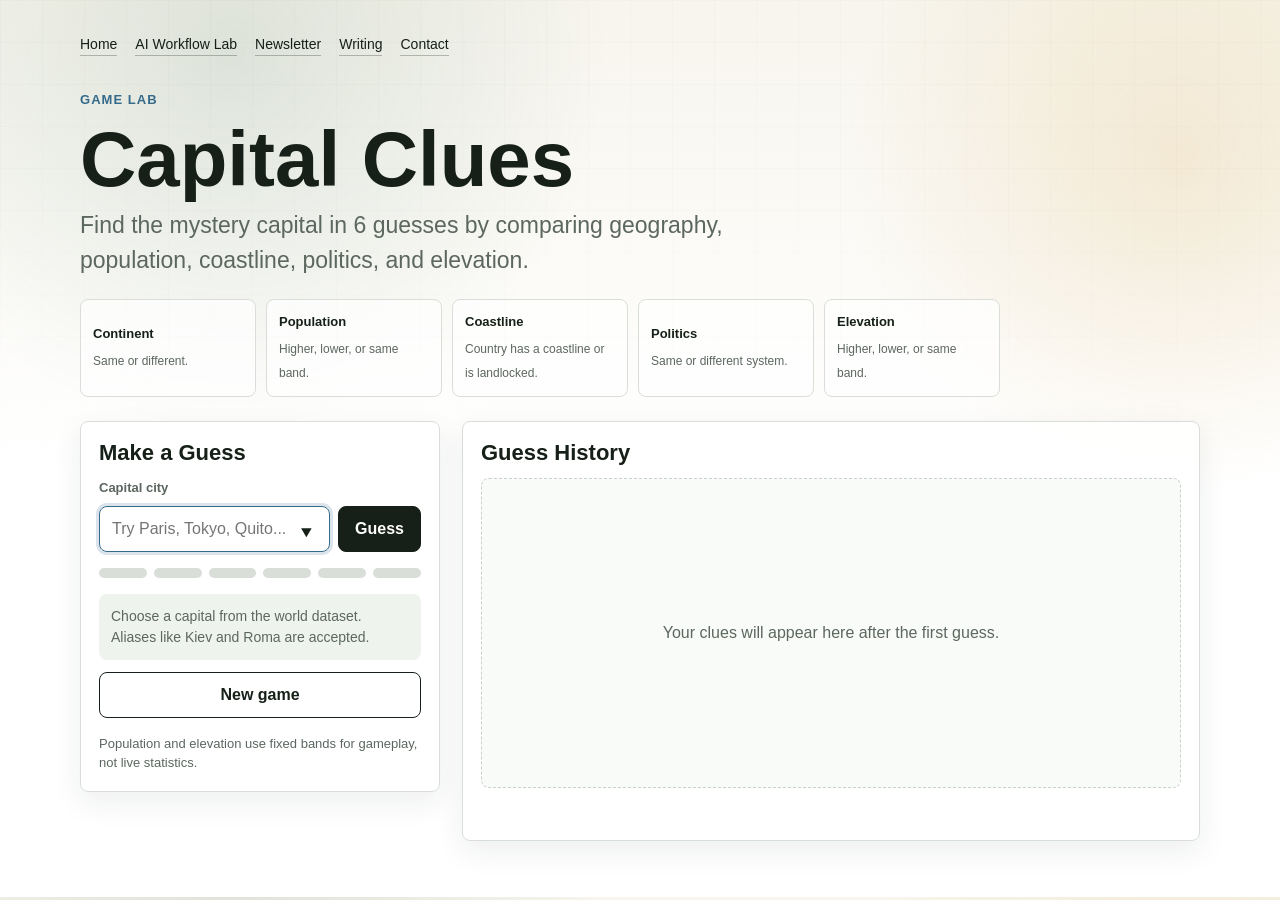
==== CapitalClues.html @ 36f4faf6 "v4" ====
<!DOCTYPE html>
<html lang="en">
<head>
  <meta charset="UTF-8" />
  <meta name="viewport" content="width=device-width, initial-scale=1.0" />

  <title>Capital Clues | Benjamin Grandmontagne</title>

  <style>
    :root {
      color-scheme: light;
      --ink: #162018;
      --muted: #5c675f;
      --line: #d9ded8;
      --paper: #fbfaf6;
      --panel: #ffffff;
      --soft: #eef3ed;
      --green: #2d7d54;
      --green-soft: #e4f3e9;
      --gold: #9b6b1f;
      --gold-soft: #fff2cf;
      --red: #a8483c;
      --red-soft: #f8e7e4;
      --blue: #356a8b;
      --blue-soft: #e5f0f5;
      --shadow: 0 18px 48px rgba(31, 41, 33, 0.12);
    }

    * {
      box-sizing: border-box;
    }

    body {
      margin: 0;
      font-family: Arial, sans-serif;
      line-height: 1.5;
      color: var(--ink);
      background:
        radial-gradient(circle at 18% 6%, rgba(60, 110, 84, 0.14), transparent 28%),
        radial-gradient(circle at 92% 18%, rgba(206, 151, 48, 0.16), transparent 24%),
        linear-gradient(180deg, #f7f5ed 0%, #ffffff 52%);
    }

    body::before {
      content: "";
      position: fixed;
      inset: 0;
      pointer-events: none;
      opacity: 0.24;
      background-image:
        linear-gradient(rgba(22, 32, 24, 0.08) 1px, transparent 1px),
        linear-gradient(90deg, rgba(22, 32, 24, 0.08) 1px, transparent 1px);
      background-size: 42px 42px;
      mask-image: linear-gradient(180deg, #000 0%, transparent 68%);
    }

    a {
      color: var(--ink);
    }

    .page {
      width: min(1120px, calc(100% - 36px));
      margin: 0 auto;
      padding: 34px 0 56px;
    }

    nav {
      display: flex;
      flex-wrap: wrap;
      gap: 18px;
      margin-bottom: 34px;
      font-size: 14px;
    }

    nav a {
      color: var(--ink);
      text-decoration: none;
      border-bottom: 1px solid rgba(22, 32, 24, 0.28);
    }

    nav a:hover {
      border-bottom-color: var(--ink);
    }

    .hero {
      max-width: 920px;
      margin-bottom: 24px;
    }

    h1 {
      margin: 0 0 12px;
      font-size: clamp(40px, 7vw, 78px);
      line-height: 0.96;
      letter-spacing: 0;
    }

    .subtitle {
      max-width: 680px;
      margin: 0 0 22px;
      font-size: clamp(18px, 2vw, 23px);
      color: var(--muted);
    }

    .rules {
      display: grid;
      grid-template-columns: repeat(5, minmax(0, 1fr));
      gap: 10px;
      margin-top: 20px;
    }

    .rule {
      width: 100%;
      min-height: 76px;
      padding: 12px;
      border: 1px solid var(--line);
      border-radius: 8px;
      color: var(--ink);
      background: rgba(255, 255, 255, 0.72);
      text-align: left;
      white-space: normal;
    }

    .rule:hover,
    .rule:focus-visible {
      border-color: var(--blue);
      background: #fff;
    }

    .rule strong {
      display: block;
      margin-bottom: 4px;
      font-size: 13px;
    }

    .rule span {
      color: var(--muted);
      font-size: 12px;
    }

    .kicker {
      margin: 0 0 12px;
      color: var(--blue);
      font-size: 13px;
      font-weight: 700;
      text-transform: uppercase;
      letter-spacing: 0.08em;
    }

    .game-shell {
      display: grid;
      grid-template-columns: minmax(280px, 360px) minmax(0, 1fr);
      gap: 22px;
      align-items: start;
    }

    .panel {
      border: 1px solid var(--line);
      border-radius: 8px;
      background: rgba(255, 255, 255, 0.9);
      box-shadow: 0 10px 30px rgba(31, 41, 33, 0.08);
    }

    .controls {
      position: sticky;
      top: 18px;
      padding: 18px;
    }

    .controls h2,
    .history h2 {
      margin: 0 0 12px;
      font-size: 22px;
      line-height: 1.2;
    }

    label {
      display: block;
      margin-bottom: 8px;
      color: var(--muted);
      font-size: 13px;
      font-weight: 700;
    }

    .input-row {
      display: flex;
      gap: 8px;
    }

    input {
      width: 100%;
      min-height: 46px;
      padding: 0 12px;
      border: 1px solid #bfc8c0;
      border-radius: 8px;
      color: var(--ink);
      background: #fff;
      font: inherit;
    }

    input:focus {
      outline: 3px solid rgba(53, 106, 139, 0.18);
      border-color: var(--blue);
    }

    button {
      min-height: 46px;
      padding: 0 16px;
      border: 1px solid var(--ink);
      border-radius: 8px;
      color: #fff;
      background: var(--ink);
      font: inherit;
      font-weight: 700;
      cursor: pointer;
      white-space: nowrap;
    }

    button:hover {
      background: #2b382e;
    }

    button.secondary {
      width: 100%;
      margin-top: 12px;
      color: var(--ink);
      background: #fff;
    }

    button.secondary:hover {
      background: var(--soft);
    }

    button:disabled,
    input:disabled {
      cursor: not-allowed;
      opacity: 0.58;
    }

    .message {
      min-height: 50px;
      margin: 14px 0 0;
      padding: 12px;
      border-radius: 8px;
      color: var(--muted);
      background: var(--soft);
      font-size: 14px;
    }

    .message.win {
      color: #1e5538;
      background: var(--green-soft);
    }

    .message.win.celebrate,
    .answer-strip.celebrate {
      animation: winPulse 900ms ease-out 2;
    }

    .message.loss,
    .message.error {
      color: #7a342d;
      background: var(--red-soft);
    }

    .guess-meter {
      display: grid;
      grid-template-columns: repeat(6, 1fr);
      gap: 7px;
      margin: 16px 0;
    }

    .pip {
      height: 10px;
      border-radius: 999px;
      background: #d9ded8;
    }

    .pip.used {
      background: var(--gold);
    }

    .data-note {
      margin: 16px 0 0;
      color: var(--muted);
      font-size: 13px;
    }

    .history {
      min-height: 420px;
      padding: 18px;
    }

    .empty {
      display: grid;
      min-height: 310px;
      place-items: center;
      border: 1px dashed #cbd2cb;
      border-radius: 8px;
      color: var(--muted);
      text-align: center;
      background: rgba(247, 249, 245, 0.68);
    }

    .guess-card {
      margin-top: 14px;
      overflow: hidden;
      border: 1px solid var(--line);
      border-radius: 8px;
      background: #fff;
    }

    .guess-header {
      display: flex;
      justify-content: space-between;
      gap: 12px;
      align-items: flex-start;
      padding: 14px;
      border-bottom: 1px solid var(--line);
      background: #f8f8f3;
    }

    .guess-title {
      margin: 0;
      font-size: 18px;
      line-height: 1.2;
    }

    .guess-country {
      display: block;
      margin-top: 3px;
      color: var(--muted);
      font-size: 13px;
      font-weight: 400;
    }

    .guess-number {
      flex: 0 0 auto;
      padding: 4px 8px;
      border-radius: 999px;
      color: var(--muted);
      background: #fff;
      font-size: 12px;
      font-weight: 700;
    }

    .clue-grid {
      display: grid;
      grid-template-columns: repeat(5, minmax(120px, 1fr));
      gap: 1px;
      background: var(--line);
    }

    .clue {
      min-height: 116px;
      padding: 12px;
      background: #fff;
    }

    .clue.same {
      background: var(--green-soft);
    }

    .clue.close {
      background: var(--gold-soft);
    }

    .clue.diff {
      background: var(--red-soft);
    }

    .clue.direction {
      background: var(--blue-soft);
    }

    .clue-label {
      display: block;
      margin-bottom: 8px;
      color: var(--muted);
      font-size: 12px;
      font-weight: 700;
      text-transform: uppercase;
      letter-spacing: 0.05em;
    }

    .info-trigger {
      width: auto;
      min-height: 0;
      padding: 0;
      border: 0;
      border-radius: 0;
      color: inherit;
      background: transparent;
      font: inherit;
      font-weight: inherit;
      text-align: left;
      text-transform: inherit;
      letter-spacing: inherit;
      white-space: normal;
      cursor: pointer;
    }

    .info-trigger:hover,
    .info-trigger:focus-visible {
      color: var(--blue);
      background: transparent;
      text-decoration: underline;
      outline: none;
    }

    .rule.info-trigger {
      width: 100%;
      min-height: 76px;
      padding: 12px;
      border: 1px solid var(--line);
      border-radius: 8px;
      color: var(--ink);
      background: rgba(255, 255, 255, 0.72);
      text-decoration: none;
    }

    .rule.info-trigger:hover,
    .rule.info-trigger:focus-visible {
      border-color: var(--blue);
      color: var(--ink);
      background: #fff;
      text-decoration: none;
      outline: 3px solid rgba(53, 106, 139, 0.18);
    }

    .clue-main {
      display: block;
      font-size: 15px;
      font-weight: 800;
      line-height: 1.25;
    }

    .clue-detail {
      display: block;
      margin-top: 7px;
      color: var(--muted);
      font-size: 12px;
    }

    .answer-strip {
      display: none;
      margin-top: 14px;
      padding: 14px;
      border: 1px solid var(--line);
      border-radius: 8px;
      background: #fff;
    }

    .answer-strip.visible {
      display: block;
    }

    .answer-strip b {
      display: block;
      margin-bottom: 4px;
      font-size: 20px;
    }

    .modal-backdrop {
      position: fixed;
      inset: 0;
      z-index: 10;
      display: grid;
      place-items: center;
      padding: 18px;
      background: rgba(22, 32, 24, 0.36);
    }

    .modal-backdrop[hidden] {
      display: none;
    }

    .modal {
      width: min(520px, 100%);
      max-height: min(720px, calc(100vh - 36px));
      overflow: auto;
      border: 1px solid var(--line);
      border-radius: 8px;
      background: #fff;
      box-shadow: var(--shadow);
    }

    .modal-header {
      display: flex;
      justify-content: space-between;
      gap: 16px;
      align-items: center;
      padding: 16px 18px;
      border-bottom: 1px solid var(--line);
      background: #f8f8f3;
    }

    .modal-header h2 {
      margin: 0;
      font-size: 22px;
      line-height: 1.2;
    }

    .modal-close {
      min-width: 38px;
      width: 38px;
      min-height: 38px;
      padding: 0;
      border-color: var(--line);
      color: var(--ink);
      background: #fff;
      font-size: 22px;
      line-height: 1;
    }

    .modal-close:hover {
      background: var(--soft);
    }

    .modal-body {
      padding: 18px;
    }

    .modal-body p {
      margin: 0 0 14px;
      color: var(--muted);
    }

    .category-list {
      display: grid;
      gap: 8px;
      margin: 0;
      padding: 0;
      list-style: none;
    }

    .category-list li {
      padding: 10px 12px;
      border: 1px solid var(--line);
      border-radius: 8px;
      background: var(--paper);
    }

    .category-list strong {
      display: block;
    }

    .category-list span {
      display: block;
      margin-top: 2px;
      color: var(--muted);
      font-size: 13px;
    }

    .win-celebration {
      position: fixed;
      inset: 0;
      z-index: 20;
      display: none;
      overflow: hidden;
      pointer-events: none;
    }

    .win-celebration.active {
      display: block;
    }

    .win-particle {
      position: absolute;
      top: 52%;
      left: 50%;
      width: var(--size, 10px);
      height: var(--size, 10px);
      border-radius: 999px;
      opacity: 0;
      background: var(--color, var(--green));
      box-shadow: 0 0 14px rgba(45, 125, 84, 0.18);
      transform: translate(-50%, -50%);
      animation: winBurst 1100ms cubic-bezier(0.15, 0.9, 0.2, 1) forwards;
      animation-delay: var(--delay, 0ms);
    }

    @keyframes winBurst {
      0% {
        opacity: 0;
        transform: translate(-50%, -50%) scale(0.5);
      }

      16% {
        opacity: 1;
      }

      100% {
        opacity: 0;
        transform:
          translate(calc(-50% + var(--x, 0px)), calc(-50% + var(--y, 0px)))
          rotate(var(--rotation, 0deg))
          scale(1.08);
      }
    }

    @keyframes winPulse {
      0%,
      100% {
        box-shadow: none;
        transform: translateY(0);
      }

      45% {
        box-shadow: 0 0 0 5px rgba(45, 125, 84, 0.13), 0 16px 34px rgba(45, 125, 84, 0.18);
        transform: translateY(-2px);
      }
    }

    @media (prefers-reduced-motion: reduce) {
      .win-celebration.active {
        display: none;
      }

      .message.win.celebrate,
      .answer-strip.celebrate {
        animation: none;
      }
    }

    @media (max-width: 900px) {
      .game-shell {
        grid-template-columns: 1fr;
      }

      .controls {
        position: static;
      }

      .rules {
        grid-template-columns: repeat(2, 1fr);
      }

      .clue-grid {
        grid-template-columns: repeat(2, minmax(0, 1fr));
      }
    }

    @media (max-width: 560px) {
      .page {
        width: min(100% - 24px, 1120px);
        padding-top: 24px;
      }

      nav {
        margin-bottom: 24px;
      }

      .rules,
      .clue-grid {
        grid-template-columns: 1fr;
      }

      .input-row {
        flex-direction: column;
      }

      .input-row button,
      button.secondary {
        width: 100%;
      }
    }
  </style>
</head>

<body>
  <div class="page">
    <nav>
      <a href="index.html">Home</a>
      <a href="index.html#lab">AI Workflow Lab</a>
      <a href="index.html#newsletter">Newsletter</a>
      <a href="index.html#writing">Writing</a>
      <a href="index.html#contact">Contact</a>
    </nav>

    <main>
      <section class="hero" aria-labelledby="page-title">
        <div>
          <p class="kicker">Game Lab</p>
          <h1 id="page-title">Capital Clues</h1>
          <p class="subtitle">
            Find the mystery capital in 6 guesses by comparing geography, population,
            coastline, politics, and elevation.
          </p>

          <div class="rules" aria-label="Clue categories">
            <button class="rule info-trigger" type="button" data-category="continent">
              <strong>Continent</strong>
              <span>Same or different.</span>
            </button>
            <button class="rule info-trigger" type="button" data-category="population">
              <strong>Population</strong>
              <span>Higher, lower, or same band.</span>
            </button>
            <button class="rule info-trigger" type="button" data-category="coastline">
              <strong>Coastline</strong>
              <span>Country has a coastline or is landlocked.</span>
            </button>
            <button class="rule info-trigger" type="button" data-category="politics">
              <strong>Politics</strong>
              <span>Same or different system.</span>
            </button>
            <button class="rule info-trigger" type="button" data-category="elevation">
              <strong>Elevation</strong>
              <span>Higher, lower, or same band.</span>
            </button>
          </div>
        </div>
      </section>

      <section class="game-shell" aria-label="Capital Clues game">
        <div class="panel controls">
          <h2>Make a Guess</h2>
          <form id="guess-form" autocomplete="off">
            <label for="guess-input">Capital city</label>
            <div class="input-row">
              <input
                id="guess-input"
                list="capital-options"
                name="capital"
                type="text"
                placeholder="Try Paris, Tokyo, Quito..."
                aria-describedby="game-message"
              />
              <datalist id="capital-options"></datalist>
              <button id="guess-button" type="submit">Guess</button>
            </div>
          </form>

          <div class="guess-meter" id="guess-meter" aria-label="Guesses used"></div>
          <p class="message" id="game-message" role="status" aria-live="polite">
            Choose a capital from the world dataset. Aliases like Kiev and Roma are accepted.
          </p>
          <button class="secondary" id="new-game" type="button">New game</button>
          <p class="data-note">
            Population and elevation use fixed bands for gameplay, not live statistics.
          </p>
        </div>

        <div class="panel history">
          <h2>Guess History</h2>
          <div class="answer-strip" id="answer-strip"></div>
          <div id="history-list">
            <div class="empty">
              <p>Your clues will appear here after the first guess.</p>
            </div>
          </div>
        </div>
      </section>
    </main>
  </div>

  <div class="modal-backdrop" id="category-modal" hidden>
    <section
      class="modal"
      role="dialog"
      aria-modal="true"
      aria-labelledby="category-modal-title"
      aria-describedby="category-modal-description"
    >
      <div class="modal-header">
        <h2 id="category-modal-title">Category</h2>
        <button class="modal-close" id="category-modal-close" type="button" aria-label="Close category information">&times;</button>
      </div>
      <div class="modal-body">
        <p id="category-modal-description"></p>
        <ul class="category-list" id="category-modal-list"></ul>
      </div>
    </section>
  </div>

  <div class="win-celebration" id="win-celebration" aria-hidden="true"></div>

  <script>
    const MAX_GUESSES = 6;

    const categoryInfo = {
      continent: {
        title: "Continent",
        description: "The answer either shares the guessed capital's continent or it does not.",
        items: [
          { name: "Africa" },
          { name: "Asia" },
          { name: "Europe" },
          { name: "North America" },
          { name: "Oceania" },
          { name: "South America" }
        ]
      },
      population: {
        title: "Population",
        description: "Urban area population is compared by broad bands, not exact figures.",
        items: [
          { name: "Tiny", detail: "Under 250k" },
          { name: "Small", detail: "250k-750k" },
          { name: "Medium", detail: "750k-2m" },
          { name: "Large", detail: "2m-5m" },
          { name: "Very large", detail: "5m-10m" },
          { name: "Megacity", detail: "10m+" }
        ]
      },
      coastline: {
        title: "Coastline",
        description: "This compares whether the country itself has a coastline or is landlocked.",
        items: [
          { name: "Coastal", detail: "The country has access to an ocean or sea." },
          { name: "Landlocked", detail: "The country has no ocean or sea coastline." }
        ]
      },
      politics: {
        title: "Politics",
        description: "Political systems are simplified into stable gameplay categories.",
        items: [
          { name: "Republic" },
          { name: "Constitutional monarchy" },
          { name: "Absolute monarchy" },
          { name: "One-party state" },
          { name: "Theocracy / religious state" },
          { name: "Other / transitional" }
        ]
      },
      elevation: {
        title: "Elevation",
        description: "Capital elevation is compared by broad bands, not exact meter differences.",
        items: [
          { name: "Sea level", detail: "0-50 m" },
          { name: "Low", detail: "51-250 m" },
          { name: "Moderate", detail: "251-750 m" },
          { name: "High", detail: "751-1,500 m" },
          { name: "Very high", detail: "1,501-2,500 m" },
          { name: "Extreme", detail: "2,500 m+" }
        ]
      }
    };

    const capitals = [
      {country:"Afghanistan",capital:"Kabul",aliases:[],continent:"Asia",population:4434550,populationBand:"Large",coastline:"Landlocked",politicalSystem:"Theocracy / religious state",elevation:1798,elevationBand:"Very high"},
      {country:"Albania",capital:"Tirana",aliases:[],continent:"Europe",population:418495,populationBand:"Small",coastline:"Coastal",politicalSystem:"Republic",elevation:113,elevationBand:"Low"},
      {country:"Algeria",capital:"Algiers",aliases:[],continent:"Africa",population:2364230,populationBand:"Large",coastline:"Coastal",politicalSystem:"Republic",elevation:113,elevationBand:"Low"},
      {country:"Andorra",capital:"Andorra la Vella",aliases:[],continent:"Europe",population:20430,populationBand:"Tiny",coastline:"Landlocked",politicalSystem:"Constitutional monarchy",elevation:1037,elevationBand:"High"},
      {country:"Angola",capital:"Luanda",aliases:[],continent:"Africa",population:2776168,populationBand:"Large",coastline:"Coastal",politicalSystem:"Republic",elevation:73,elevationBand:"Low"},
      {country:"Antigua and Barbuda",capital:"Saint John's",aliases:[],continent:"North America",population:51737,populationBand:"Tiny",coastline:"Coastal",politicalSystem:"Constitutional monarchy",elevation:12,elevationBand:"Sea level"},
      {country:"Argentina",capital:"Buenos Aires",aliases:[],continent:"South America",population:2891082,populationBand:"Large",coastline:"Coastal",politicalSystem:"Republic",elevation:31,elevationBand:"Sea level"},
      {country:"Armenia",capital:"Yerevan",aliases:[],continent:"Asia",population:1144700,populationBand:"Medium",coastline:"Landlocked",politicalSystem:"Republic",elevation:1002,elevationBand:"High"},
      {country:"Australia",capital:"Canberra",aliases:[],continent:"Oceania",population:367752,populationBand:"Small",coastline:"Coastal",politicalSystem:"Constitutional monarchy",elevation:571,elevationBand:"Moderate"},
      {country:"Austria",capital:"Vienna",aliases:[],continent:"Europe",population:1691468,populationBand:"Medium",coastline:"Landlocked",politicalSystem:"Republic",elevation:171,elevationBand:"Low"},
      {country:"Azerbaijan",capital:"Baku",aliases:[],continent:"Asia",population:2351300,populationBand:"Large",coastline:"Landlocked",politicalSystem:"Republic",elevation:-23,elevationBand:"Sea level"},
      {country:"Bahamas",capital:"Nassau",aliases:[],continent:"North America",population:227940,populationBand:"Tiny",coastline:"Coastal",politicalSystem:"Constitutional monarchy",elevation:5,elevationBand:"Sea level"},
      {country:"Bahrain",capital:"Manama",aliases:[],continent:"Asia",population:147074,populationBand:"Tiny",coastline:"Coastal",politicalSystem:"Absolute monarchy",elevation:12,elevationBand:"Sea level"},
      {country:"Bangladesh",capital:"Dhaka",aliases:[],continent:"Asia",population:10356500,populationBand:"Megacity",coastline:"Coastal",politicalSystem:"Republic",elevation:23,elevationBand:"Sea level"},
      {country:"Barbados",capital:"Bridgetown",aliases:[],continent:"North America",population:98511,populationBand:"Tiny",coastline:"Coastal",politicalSystem:"Constitutional monarchy",elevation:10,elevationBand:"Sea level"},
      {country:"Belarus",capital:"Minsk",aliases:[],continent:"Europe",population:1742124,populationBand:"Medium",coastline:"Landlocked",politicalSystem:"Republic",elevation:222,elevationBand:"Low"},
      {country:"Belgium",capital:"Brussels",aliases:[],continent:"Europe",population:1019022,populationBand:"Medium",coastline:"Coastal",politicalSystem:"Constitutional monarchy",elevation:28,elevationBand:"Sea level"},
      {country:"Belize",capital:"Belmopan",aliases:[],continent:"North America",population:13381,populationBand:"Tiny",coastline:"Coastal",politicalSystem:"Constitutional monarchy",elevation:56,elevationBand:"Low"},
      {country:"Benin",capital:"Porto-Novo",aliases:[],continent:"Africa",population:264320,populationBand:"Small",coastline:"Coastal",politicalSystem:"Republic",elevation:20,elevationBand:"Sea level"},
      {country:"Bhutan",capital:"Thimphu",aliases:[],continent:"Asia",population:98676,populationBand:"Tiny",coastline:"Landlocked",politicalSystem:"Constitutional monarchy",elevation:2320,elevationBand:"Very high"},
      {country:"Bolivia",capital:"Sucre",aliases:["La Paz"],continent:"South America",population:300000,populationBand:"Small",coastline:"Landlocked",politicalSystem:"Republic",elevation:2810,elevationBand:"Extreme"},
      {country:"Bosnia and Herzegovina",capital:"Sarajevo",aliases:[],continent:"Europe",population:696731,populationBand:"Small",coastline:"Coastal",politicalSystem:"Republic",elevation:509,elevationBand:"Moderate"},
      {country:"Botswana",capital:"Gaborone",aliases:[],continent:"Africa",population:246325,populationBand:"Tiny",coastline:"Landlocked",politicalSystem:"Republic",elevation:1011,elevationBand:"High"},
      {country:"Brazil",capital:"Brasilia",aliases:[],continent:"South America",population:4700000,populationBand:"Large",coastline:"Coastal",politicalSystem:"Republic",elevation:1172,elevationBand:"High"},
      {country:"Brunei",capital:"Bandar Seri Begawan",aliases:["Bandar"],continent:"Asia",population:280000,populationBand:"Small",coastline:"Coastal",politicalSystem:"Absolute monarchy",elevation:14,elevationBand:"Sea level"},
      {country:"Bulgaria",capital:"Sofia",aliases:[],continent:"Europe",population:1152556,populationBand:"Medium",coastline:"Coastal",politicalSystem:"Republic",elevation:562,elevationBand:"Moderate"},
      {country:"Burkina Faso",capital:"Ouagadougou",aliases:[],continent:"Africa",population:2415266,populationBand:"Large",coastline:"Landlocked",politicalSystem:"Republic",elevation:299,elevationBand:"Moderate"},
      {country:"Burundi",capital:"Gitega",aliases:[],continent:"Africa",population:64904,populationBand:"Tiny",coastline:"Landlocked",politicalSystem:"Republic",elevation:1684,elevationBand:"Very high"},
      {country:"Cambodia",capital:"Phnom Penh",aliases:[],continent:"Asia",population:1573544,populationBand:"Medium",coastline:"Coastal",politicalSystem:"Constitutional monarchy",elevation:20,elevationBand:"Sea level"},
      {country:"Cameroon",capital:"Yaounde",aliases:[],continent:"Africa",population:4400000,populationBand:"Large",coastline:"Coastal",politicalSystem:"Republic",elevation:726,elevationBand:"Moderate"},
      {country:"Canada",capital:"Ottawa",aliases:[],continent:"North America",population:1017449,populationBand:"Medium",coastline:"Coastal",politicalSystem:"Constitutional monarchy",elevation:71,elevationBand:"Low"},
      {country:"Cape Verde",capital:"Praia",aliases:[],continent:"Africa",population:137868,populationBand:"Tiny",coastline:"Coastal",politicalSystem:"Republic",elevation:18,elevationBand:"Sea level"},
      {country:"Central African Republic",capital:"Bangui",aliases:[],continent:"Africa",population:812407,populationBand:"Medium",coastline:"Landlocked",politicalSystem:"Republic",elevation:351,elevationBand:"Moderate"},
      {country:"Chad",capital:"N'Djamena",aliases:["Ndjamena"],continent:"Africa",population:1600000,populationBand:"Medium",coastline:"Landlocked",politicalSystem:"Republic",elevation:298,elevationBand:"Moderate"},
      {country:"Chile",capital:"Santiago",aliases:[],continent:"South America",population:4837295,populationBand:"Large",coastline:"Coastal",politicalSystem:"Republic",elevation:556,elevationBand:"Moderate"},
      {country:"China",capital:"Beijing",aliases:["Peking"],continent:"Asia",population:21000000,populationBand:"Megacity",coastline:"Coastal",politicalSystem:"One-party state",elevation:43,elevationBand:"Sea level"},
      {country:"Colombia",capital:"Bogota",aliases:[],continent:"South America",population:11000000,populationBand:"Megacity",coastline:"Coastal",politicalSystem:"Republic",elevation:2640,elevationBand:"Extreme"},
      {country:"Comoros",capital:"Moroni",aliases:[],continent:"Africa",population:74749,populationBand:"Tiny",coastline:"Coastal",politicalSystem:"Republic",elevation:27,elevationBand:"Sea level"},
      {country:"Costa Rica",capital:"San Jose",aliases:[],continent:"North America",population:1500000,populationBand:"Medium",coastline:"Coastal",politicalSystem:"Republic",elevation:1172,elevationBand:"High"},
      {country:"Croatia",capital:"Zagreb",aliases:[],continent:"Europe",population:663592,populationBand:"Small",coastline:"Coastal",politicalSystem:"Republic",elevation:135,elevationBand:"Low"},
      {country:"Cuba",capital:"Havana",aliases:[],continent:"North America",population:2163824,populationBand:"Large",coastline:"Coastal",politicalSystem:"One-party state",elevation:41,elevationBand:"Sea level"},
      {country:"Cyprus",capital:"Nicosia",aliases:[],continent:"Europe",population:200452,populationBand:"Tiny",coastline:"Coastal",politicalSystem:"Republic",elevation:155,elevationBand:"Low"},
      {country:"Czechia",capital:"Prague",aliases:["Praha"],continent:"Europe",population:1400000,populationBand:"Medium",coastline:"Landlocked",politicalSystem:"Republic",elevation:200,elevationBand:"Low"},
      {country:"Denmark",capital:"Copenhagen",aliases:["Kobenhavn"],continent:"Europe",population:1400000,populationBand:"Medium",coastline:"Coastal",politicalSystem:"Constitutional monarchy",elevation:14,elevationBand:"Sea level"},
      {country:"Djibouti",capital:"Djibouti",aliases:[],continent:"Africa",population:626512,populationBand:"Small",coastline:"Coastal",politicalSystem:"Republic",elevation:6,elevationBand:"Sea level"},
      {country:"Dominica",capital:"Roseau",aliases:[],continent:"North America",population:16571,populationBand:"Tiny",coastline:"Coastal",politicalSystem:"Republic",elevation:11,elevationBand:"Sea level"},
      {country:"Dominican Republic",capital:"Santo Domingo",aliases:[],continent:"North America",population:2201941,populationBand:"Large",coastline:"Coastal",politicalSystem:"Republic",elevation:24,elevationBand:"Sea level"},
      {country:"DR Congo",capital:"Kinshasa",aliases:[],continent:"Africa",population:16000000,populationBand:"Megacity",coastline:"Coastal",politicalSystem:"Republic",elevation:281,elevationBand:"Moderate"},
      {country:"Ecuador",capital:"Quito",aliases:[],continent:"South America",population:2781641,populationBand:"Large",coastline:"Coastal",politicalSystem:"Republic",elevation:2854,elevationBand:"Extreme"},
      {country:"Egypt",capital:"Cairo",aliases:[],continent:"Africa",population:9606916,populationBand:"Very large",coastline:"Coastal",politicalSystem:"Republic",elevation:23,elevationBand:"Sea level"},
      {country:"El Salvador",capital:"San Salvador",aliases:[],continent:"North America",population:1100000,populationBand:"Medium",coastline:"Coastal",politicalSystem:"Republic",elevation:658,elevationBand:"Moderate"},
      {country:"Equatorial Guinea",capital:"Malabo",aliases:["Ciudad de la Paz"],continent:"Africa",population:300000,populationBand:"Small",coastline:"Coastal",politicalSystem:"Republic",elevation:0,elevationBand:"Sea level"},
      {country:"Eritrea",capital:"Asmara",aliases:[],continent:"Africa",population:563930,populationBand:"Small",coastline:"Coastal",politicalSystem:"One-party state",elevation:2334,elevationBand:"Very high"},
      {country:"Estonia",capital:"Tallinn",aliases:[],continent:"Europe",population:394024,populationBand:"Small",coastline:"Coastal",politicalSystem:"Republic",elevation:12,elevationBand:"Sea level"},
      {country:"Eswatini",capital:"Mbabane",aliases:[],continent:"Africa",population:76218,populationBand:"Tiny",coastline:"Landlocked",politicalSystem:"Absolute monarchy",elevation:1209,elevationBand:"High"},
      {country:"Ethiopia",capital:"Addis Ababa",aliases:[],continent:"Africa",population:3860000,populationBand:"Large",coastline:"Landlocked",politicalSystem:"Republic",elevation:2405,elevationBand:"Very high"},
      {country:"Fiji",capital:"Suva",aliases:[],continent:"Oceania",population:77366,populationBand:"Tiny",coastline:"Coastal",politicalSystem:"Republic",elevation:-9999,elevationBand:"Sea level"},
      {country:"Finland",capital:"Helsinki",aliases:[],continent:"Europe",population:658864,populationBand:"Small",coastline:"Coastal",politicalSystem:"Republic",elevation:26,elevationBand:"Sea level"},
      {country:"France",capital:"Paris",aliases:[],continent:"Europe",population:2138551,populationBand:"Large",coastline:"Coastal",politicalSystem:"Republic",elevation:42,elevationBand:"Sea level"},
      {country:"Gabon",capital:"Libreville",aliases:[],continent:"Africa",population:846090,populationBand:"Medium",coastline:"Coastal",politicalSystem:"Republic",elevation:8,elevationBand:"Sea level"},
      {country:"Gambia",capital:"Banjul",aliases:[],continent:"Africa",population:37274,populationBand:"Tiny",coastline:"Coastal",politicalSystem:"Republic",elevation:5,elevationBand:"Sea level"},
      {country:"Georgia",capital:"Tbilisi",aliases:[],continent:"Asia",population:1049498,populationBand:"Medium",coastline:"Coastal",politicalSystem:"Republic",elevation:433,elevationBand:"Moderate"},
      {country:"Germany",capital:"Berlin",aliases:[],continent:"Europe",population:3426354,populationBand:"Large",coastline:"Coastal",politicalSystem:"Republic",elevation:74,elevationBand:"Low"},
      {country:"Ghana",capital:"Accra",aliases:[],continent:"Africa",population:1963264,populationBand:"Medium",coastline:"Coastal",politicalSystem:"Republic",elevation:33,elevationBand:"Sea level"},
      {country:"Greece",capital:"Athens",aliases:[],continent:"Europe",population:664046,populationBand:"Small",coastline:"Coastal",politicalSystem:"Republic",elevation:70,elevationBand:"Low"},
      {country:"Grenada",capital:"St. George's",aliases:[],continent:"North America",population:7500,populationBand:"Tiny",coastline:"Coastal",politicalSystem:"Constitutional monarchy",elevation:6,elevationBand:"Sea level"},
      {country:"Guatemala",capital:"Guatemala City",aliases:[],continent:"North America",population:994938,populationBand:"Medium",coastline:"Coastal",politicalSystem:"Republic",elevation:1508,elevationBand:"Very high"},
      {country:"Guinea",capital:"Conakry",aliases:[],continent:"Africa",population:1928389,populationBand:"Medium",coastline:"Coastal",politicalSystem:"Republic",elevation:13,elevationBand:"Sea level"},
      {country:"Guinea-Bissau",capital:"Bissau",aliases:[],continent:"Africa",population:439704,populationBand:"Small",coastline:"Coastal",politicalSystem:"Republic",elevation:13,elevationBand:"Sea level"},
      {country:"Guyana",capital:"Georgetown",aliases:[],continent:"South America",population:235017,populationBand:"Tiny",coastline:"Coastal",politicalSystem:"Republic",elevation:3,elevationBand:"Sea level"},
      {country:"Haiti",capital:"Port-au-Prince",aliases:["Port au Prince"],continent:"North America",population:2600000,populationBand:"Large",coastline:"Coastal",politicalSystem:"Republic",elevation:98,elevationBand:"Low"},
      {country:"Honduras",capital:"Tegucigalpa",aliases:[],continent:"North America",population:850848,populationBand:"Medium",coastline:"Coastal",politicalSystem:"Republic",elevation:944,elevationBand:"High"},
      {country:"Hungary",capital:"Budapest",aliases:[],continent:"Europe",population:1741041,populationBand:"Medium",coastline:"Landlocked",politicalSystem:"Republic",elevation:104,elevationBand:"Low"},
      {country:"Iceland",capital:"Reykjavik",aliases:[],continent:"Europe",population:118918,populationBand:"Tiny",coastline:"Coastal",politicalSystem:"Republic",elevation:37,elevationBand:"Sea level"},
      {country:"India",capital:"New Delhi",aliases:["Delhi"],continent:"Asia",population:32000000,populationBand:"Megacity",coastline:"Coastal",politicalSystem:"Republic",elevation:216,elevationBand:"Low"},
      {country:"Indonesia",capital:"Jakarta",aliases:["Nusantara"],continent:"Asia",population:33000000,populationBand:"Megacity",coastline:"Coastal",politicalSystem:"Republic",elevation:8,elevationBand:"Sea level"},
      {country:"Iran",capital:"Tehran",aliases:[],continent:"Asia",population:7153309,populationBand:"Very large",coastline:"Coastal",politicalSystem:"Theocracy / religious state",elevation:1178,elevationBand:"High"},
      {country:"Iraq",capital:"Baghdad",aliases:[],continent:"Asia",population:7216000,populationBand:"Very large",coastline:"Coastal",politicalSystem:"Republic",elevation:41,elevationBand:"Sea level"},
      {country:"Ireland",capital:"Dublin",aliases:[],continent:"Europe",population:1024027,populationBand:"Medium",coastline:"Coastal",politicalSystem:"Republic",elevation:17,elevationBand:"Sea level"},
      {country:"Israel",capital:"Jerusalem",aliases:[],continent:"Asia",population:971800,populationBand:"Medium",coastline:"Coastal",politicalSystem:"Republic",elevation:786,elevationBand:"High"},
      {country:"Italy",capital:"Rome",aliases:["Roma"],continent:"Europe",population:4300000,populationBand:"Large",coastline:"Coastal",politicalSystem:"Republic",elevation:21,elevationBand:"Sea level"},
      {country:"Ivory Coast",capital:"Yamoussoukro",aliases:["Abidjan"],continent:"Africa",population:360000,populationBand:"Small",coastline:"Coastal",politicalSystem:"Republic",elevation:213,elevationBand:"Low"},
      {country:"Jamaica",capital:"Kingston",aliases:[],continent:"North America",population:937700,populationBand:"Medium",coastline:"Coastal",politicalSystem:"Constitutional monarchy",elevation:65,elevationBand:"Low"},
      {country:"Japan",capital:"Tokyo",aliases:[],continent:"Asia",population:9733276,populationBand:"Very large",coastline:"Coastal",politicalSystem:"Constitutional monarchy",elevation:44,elevationBand:"Sea level"},
      {country:"Jordan",capital:"Amman",aliases:[],continent:"Asia",population:1275857,populationBand:"Medium",coastline:"Coastal",politicalSystem:"Constitutional monarchy",elevation:757,elevationBand:"High"},
      {country:"Kazakhstan",capital:"Astana",aliases:["Nur-Sultan","Nur Sultan"],continent:"Asia",population:1400000,populationBand:"Medium",coastline:"Landlocked",politicalSystem:"Republic",elevation:347,elevationBand:"Moderate"},
      {country:"Kenya",capital:"Nairobi",aliases:[],continent:"Africa",population:4397073,populationBand:"Large",coastline:"Coastal",politicalSystem:"Republic",elevation:1684,elevationBand:"Very high"},
      {country:"Kiribati",capital:"South Tarawa",aliases:["Tarawa"],continent:"Oceania",population:64000,populationBand:"Tiny",coastline:"Coastal",politicalSystem:"Republic",elevation:3,elevationBand:"Sea level"},
      {country:"Kuwait",capital:"Kuwait City",aliases:[],continent:"Asia",population:60064,populationBand:"Tiny",coastline:"Coastal",politicalSystem:"Constitutional monarchy",elevation:11,elevationBand:"Sea level"},
      {country:"Kyrgyzstan",capital:"Bishkek",aliases:[],continent:"Asia",population:900000,populationBand:"Medium",coastline:"Landlocked",politicalSystem:"Republic",elevation:767,elevationBand:"High"},
      {country:"Laos",capital:"Vientiane",aliases:[],continent:"Asia",population:840940,populationBand:"Medium",coastline:"Landlocked",politicalSystem:"One-party state",elevation:174,elevationBand:"Low"},
      {country:"Latvia",capital:"Riga",aliases:[],continent:"Europe",population:742572,populationBand:"Small",coastline:"Coastal",politicalSystem:"Republic",elevation:6,elevationBand:"Sea level"},
      {country:"Lebanon",capital:"Beirut",aliases:[],continent:"Asia",population:1916100,populationBand:"Medium",coastline:"Coastal",politicalSystem:"Republic",elevation:40,elevationBand:"Sea level"},
      {country:"Lesotho",capital:"Maseru",aliases:[],continent:"Africa",population:359753,populationBand:"Small",coastline:"Landlocked",politicalSystem:"Constitutional monarchy",elevation:1552,elevationBand:"Very high"},
      {country:"Liberia",capital:"Monrovia",aliases:[],continent:"Africa",population:1542549,populationBand:"Medium",coastline:"Coastal",politicalSystem:"Republic",elevation:32,elevationBand:"Sea level"},
      {country:"Libya",capital:"Tripoli",aliases:[],continent:"Africa",population:1302947,populationBand:"Medium",coastline:"Coastal",politicalSystem:"Other / transitional",elevation:15,elevationBand:"Sea level"},
      {country:"Liechtenstein",capital:"Vaduz",aliases:[],continent:"Europe",population:5197,populationBand:"Tiny",coastline:"Landlocked",politicalSystem:"Constitutional monarchy",elevation:465,elevationBand:"Moderate"},
      {country:"Lithuania",capital:"Vilnius",aliases:[],continent:"Europe",population:542366,populationBand:"Small",coastline:"Coastal",politicalSystem:"Republic",elevation:98,elevationBand:"Low"},
      {country:"Luxembourg",capital:"Luxembourg",aliases:[],continent:"Europe",population:76684,populationBand:"Tiny",coastline:"Landlocked",politicalSystem:"Constitutional monarchy",elevation:259,elevationBand:"Moderate"},
      {country:"Madagascar",capital:"Antananarivo",aliases:[],continent:"Africa",population:1349501,populationBand:"Medium",coastline:"Coastal",politicalSystem:"Republic",elevation:1274,elevationBand:"High"},
      {country:"Malawi",capital:"Lilongwe",aliases:[],continent:"Africa",population:1115815,populationBand:"Medium",coastline:"Landlocked",politicalSystem:"Republic",elevation:1056,elevationBand:"High"},
      {country:"Malaysia",capital:"Kuala Lumpur",aliases:["Putrajaya"],continent:"Asia",population:8400000,populationBand:"Very large",coastline:"Coastal",politicalSystem:"Constitutional monarchy",elevation:66,elevationBand:"Low"},
      {country:"Maldives",capital:"Male",aliases:[],continent:"Asia",population:210000,populationBand:"Tiny",coastline:"Coastal",politicalSystem:"Republic",elevation:2,elevationBand:"Sea level"},
      {country:"Mali",capital:"Bamako",aliases:[],continent:"Africa",population:4227569,populationBand:"Large",coastline:"Landlocked",politicalSystem:"Republic",elevation:374,elevationBand:"Moderate"},
      {country:"Malta",capital:"Valletta",aliases:[],continent:"Europe",population:6794,populationBand:"Tiny",coastline:"Coastal",politicalSystem:"Republic",elevation:44,elevationBand:"Sea level"},
      {country:"Marshall Islands",capital:"Majuro",aliases:[],continent:"Oceania",population:25400,populationBand:"Tiny",coastline:"Coastal",politicalSystem:"Republic",elevation:6,elevationBand:"Sea level"},
      {country:"Mauritania",capital:"Nouakchott",aliases:[],continent:"Africa",population:1184530,populationBand:"Medium",coastline:"Coastal",politicalSystem:"Republic",elevation:10,elevationBand:"Sea level"},
      {country:"Mauritius",capital:"Port Louis",aliases:[],continent:"Africa",population:155226,populationBand:"Tiny",coastline:"Coastal",politicalSystem:"Republic",elevation:3,elevationBand:"Sea level"},
      {country:"Mexico",capital:"Mexico City",aliases:["Ciudad de Mexico"],continent:"North America",population:22000000,populationBand:"Megacity",coastline:"Coastal",politicalSystem:"Republic",elevation:2240,elevationBand:"Very high"},
      {country:"Micronesia",capital:"Palikir",aliases:[],continent:"Oceania",population:7000,populationBand:"Tiny",coastline:"Coastal",politicalSystem:"Republic",elevation:59,elevationBand:"Low"},
      {country:"Moldova",capital:"Chisinau",aliases:["Kishinev"],continent:"Europe",population:700000,populationBand:"Small",coastline:"Landlocked",politicalSystem:"Republic",elevation:85,elevationBand:"Low"},
      {country:"Monaco",capital:"Monaco",aliases:[],continent:"Europe",population:32965,populationBand:"Tiny",coastline:"Coastal",politicalSystem:"Constitutional monarchy",elevation:-9999,elevationBand:"Sea level"},
      {country:"Mongolia",capital:"Ulaanbaatar",aliases:["Ulan Bator","Ulaan Baatar"],continent:"Asia",population:1700000,populationBand:"Medium",coastline:"Landlocked",politicalSystem:"Republic",elevation:1350,elevationBand:"High"},
      {country:"Montenegro",capital:"Podgorica",aliases:[],continent:"Europe",population:236852,populationBand:"Tiny",coastline:"Coastal",politicalSystem:"Republic",elevation:49,elevationBand:"Sea level"},
      {country:"Morocco",capital:"Rabat",aliases:[],continent:"Africa",population:1655753,populationBand:"Medium",coastline:"Coastal",politicalSystem:"Constitutional monarchy",elevation:46,elevationBand:"Sea level"},
      {country:"Mozambique",capital:"Maputo",aliases:[],continent:"Africa",population:1254837,populationBand:"Medium",coastline:"Coastal",politicalSystem:"Republic",elevation:70,elevationBand:"Low"},
      {country:"Myanmar",capital:"Naypyidaw",aliases:["Nay Pyi Taw","Naypyitaw","Rangoon","Yangon"],continent:"Asia",population:1200000,populationBand:"Medium",coastline:"Coastal",politicalSystem:"Other / transitional",elevation:115,elevationBand:"Low"},
      {country:"Namibia",capital:"Windhoek",aliases:[],continent:"Africa",population:386219,populationBand:"Small",coastline:"Coastal",politicalSystem:"Republic",elevation:1700,elevationBand:"Very high"},
      {country:"Nauru",capital:"Yaren",aliases:[],continent:"Oceania",population:750,populationBand:"Tiny",coastline:"Coastal",politicalSystem:"Republic",elevation:25,elevationBand:"Sea level"},
      {country:"Nepal",capital:"Kathmandu",aliases:[],continent:"Asia",population:1442271,populationBand:"Medium",coastline:"Landlocked",politicalSystem:"Republic",elevation:1317,elevationBand:"High"},
      {country:"Netherlands",capital:"Amsterdam",aliases:["The Hague","Den Haag"],continent:"Europe",population:2500000,populationBand:"Large",coastline:"Coastal",politicalSystem:"Constitutional monarchy",elevation:2,elevationBand:"Sea level"},
      {country:"New Zealand",capital:"Wellington",aliases:[],continent:"Oceania",population:381900,populationBand:"Small",coastline:"Coastal",politicalSystem:"Constitutional monarchy",elevation:31,elevationBand:"Sea level"},
      {country:"Nicaragua",capital:"Managua",aliases:[],continent:"North America",population:973087,populationBand:"Medium",coastline:"Coastal",politicalSystem:"Republic",elevation:108,elevationBand:"Low"},
      {country:"Niger",capital:"Niamey",aliases:[],continent:"Africa",population:1323691,populationBand:"Medium",coastline:"Landlocked",politicalSystem:"Republic",elevation:206,elevationBand:"Low"},
      {country:"Nigeria",capital:"Abuja",aliases:[],continent:"Africa",population:2690000,populationBand:"Large",coastline:"Coastal",politicalSystem:"Republic",elevation:476,elevationBand:"Moderate"},
      {country:"North Korea",capital:"Pyongyang",aliases:[],continent:"Asia",population:3222000,populationBand:"Large",coastline:"Coastal",politicalSystem:"One-party state",elevation:43,elevationBand:"Sea level"},
      {country:"North Macedonia",capital:"Skopje",aliases:[],continent:"Europe",population:474889,populationBand:"Small",coastline:"Landlocked",politicalSystem:"Republic",elevation:247,elevationBand:"Low"},
      {country:"Norway",capital:"Oslo",aliases:[],continent:"Europe",population:1082575,populationBand:"Medium",coastline:"Coastal",politicalSystem:"Constitutional monarchy",elevation:26,elevationBand:"Sea level"},
      {country:"Oman",capital:"Muscat",aliases:[],continent:"Asia",population:797000,populationBand:"Medium",coastline:"Coastal",politicalSystem:"Absolute monarchy",elevation:14,elevationBand:"Sea level"},
      {country:"Pakistan",capital:"Islamabad",aliases:[],continent:"Asia",population:601600,populationBand:"Small",coastline:"Coastal",politicalSystem:"Republic",elevation:579,elevationBand:"Moderate"},
      {country:"Palau",capital:"Ngerulmud",aliases:["Melekeok"],continent:"Oceania",population:300,populationBand:"Tiny",coastline:"Coastal",politicalSystem:"Republic",elevation:55,elevationBand:"Low"},
      {country:"Palestine",capital:"Ramallah",aliases:[],continent:"Asia",population:390000,populationBand:"Small",coastline:"Coastal",politicalSystem:"Republic",elevation:872,elevationBand:"High"},
      {country:"Panama",capital:"Panama City",aliases:[],continent:"North America",population:408168,populationBand:"Small",coastline:"Coastal",politicalSystem:"Republic",elevation:17,elevationBand:"Sea level"},
      {country:"Papua New Guinea",capital:"Port Moresby",aliases:[],continent:"Oceania",population:283733,populationBand:"Small",coastline:"Coastal",politicalSystem:"Constitutional monarchy",elevation:25,elevationBand:"Sea level"},
      {country:"Paraguay",capital:"Asuncion",aliases:[],continent:"South America",population:3300000,populationBand:"Large",coastline:"Landlocked",politicalSystem:"Republic",elevation:43,elevationBand:"Sea level"},
      {country:"Peru",capital:"Lima",aliases:[],continent:"South America",population:7737002,populationBand:"Very large",coastline:"Coastal",politicalSystem:"Republic",elevation:152,elevationBand:"Low"},
      {country:"Philippines",capital:"Manila",aliases:[],continent:"Asia",population:1600000,populationBand:"Medium",coastline:"Coastal",politicalSystem:"Republic",elevation:13,elevationBand:"Sea level"},
      {country:"Poland",capital:"Warsaw",aliases:["Warszawa"],continent:"Europe",population:3100000,populationBand:"Large",coastline:"Coastal",politicalSystem:"Republic",elevation:100,elevationBand:"Low"},
      {country:"Portugal",capital:"Lisbon",aliases:[],continent:"Europe",population:517802,populationBand:"Small",coastline:"Coastal",politicalSystem:"Republic",elevation:68,elevationBand:"Low"},
      {country:"Qatar",capital:"Doha",aliases:[],continent:"Asia",population:344939,populationBand:"Small",coastline:"Coastal",politicalSystem:"Absolute monarchy",elevation:11,elevationBand:"Sea level"},
      {country:"Republic of the Congo",capital:"Brazzaville",aliases:[],continent:"Africa",population:1982000,populationBand:"Medium",coastline:"Coastal",politicalSystem:"Republic",elevation:284,elevationBand:"Moderate"},
      {country:"Romania",capital:"Bucharest",aliases:[],continent:"Europe",population:1877155,populationBand:"Medium",coastline:"Coastal",politicalSystem:"Republic",elevation:83,elevationBand:"Low"},
      {country:"Russia",capital:"Moscow",aliases:[],continent:"Europe",population:10381222,populationBand:"Megacity",coastline:"Coastal",politicalSystem:"Republic",elevation:155,elevationBand:"Low"},
      {country:"Rwanda",capital:"Kigali",aliases:[],continent:"Africa",population:1132686,populationBand:"Medium",coastline:"Landlocked",politicalSystem:"Republic",elevation:1542,elevationBand:"Very high"},
      {country:"Saint Kitts and Nevis",capital:"Basseterre",aliases:[],continent:"North America",population:12920,populationBand:"Tiny",coastline:"Coastal",politicalSystem:"Constitutional monarchy",elevation:-22,elevationBand:"Sea level"},
      {country:"Saint Lucia",capital:"Castries",aliases:[],continent:"North America",population:20000,populationBand:"Tiny",coastline:"Coastal",politicalSystem:"Constitutional monarchy",elevation:119,elevationBand:"Low"},
      {country:"Saint Vincent and the Grenadines",capital:"Kingstown",aliases:[],continent:"North America",population:24518,populationBand:"Tiny",coastline:"Coastal",politicalSystem:"Constitutional monarchy",elevation:9,elevationBand:"Sea level"},
      {country:"Samoa",capital:"Apia",aliases:[],continent:"Oceania",population:40407,populationBand:"Tiny",coastline:"Coastal",politicalSystem:"Republic",elevation:9,elevationBand:"Sea level"},
      {country:"San Marino",capital:"City of San Marino",aliases:[],continent:"Europe",population:4500,populationBand:"Tiny",coastline:"Landlocked",politicalSystem:"Republic",elevation:683,elevationBand:"Moderate"},
      {country:"Sao Tome and Principe",capital:"Sao Tome",aliases:[],continent:"Africa",population:80000,populationBand:"Tiny",coastline:"Coastal",politicalSystem:"Republic",elevation:137,elevationBand:"Low"},
      {country:"Saudi Arabia",capital:"Riyadh",aliases:[],continent:"Asia",population:4205961,populationBand:"Large",coastline:"Coastal",politicalSystem:"Absolute monarchy",elevation:612,elevationBand:"Moderate"},
      {country:"Senegal",capital:"Dakar",aliases:[],continent:"Africa",population:2646503,populationBand:"Large",coastline:"Coastal",politicalSystem:"Republic",elevation:12,elevationBand:"Sea level"},
      {country:"Serbia",capital:"Belgrade",aliases:[],continent:"Europe",population:1273651,populationBand:"Medium",coastline:"Landlocked",politicalSystem:"Republic",elevation:120,elevationBand:"Low"},
      {country:"Seychelles",capital:"Victoria",aliases:[],continent:"Africa",population:22881,populationBand:"Tiny",coastline:"Coastal",politicalSystem:"Republic",elevation:4,elevationBand:"Sea level"},
      {country:"Sierra Leone",capital:"Freetown",aliases:[],continent:"Africa",population:802639,populationBand:"Medium",coastline:"Coastal",politicalSystem:"Republic",elevation:38,elevationBand:"Sea level"},
      {country:"Singapore",capital:"Singapore",aliases:[],continent:"Asia",population:5638700,populationBand:"Very large",coastline:"Coastal",politicalSystem:"Republic",elevation:23,elevationBand:"Sea level"},
      {country:"Slovakia",capital:"Bratislava",aliases:[],continent:"Europe",population:423737,populationBand:"Small",coastline:"Landlocked",politicalSystem:"Republic",elevation:157,elevationBand:"Low"},
      {country:"Slovenia",capital:"Ljubljana",aliases:[],continent:"Europe",population:272220,populationBand:"Small",coastline:"Coastal",politicalSystem:"Republic",elevation:295,elevationBand:"Moderate"},
      {country:"Solomon Islands",capital:"Honiara",aliases:[],continent:"Oceania",population:56298,populationBand:"Tiny",coastline:"Coastal",politicalSystem:"Constitutional monarchy",elevation:49,elevationBand:"Sea level"},
      {country:"Somalia",capital:"Mogadishu",aliases:[],continent:"Africa",population:2587183,populationBand:"Large",coastline:"Coastal",politicalSystem:"Other / transitional",elevation:12,elevationBand:"Sea level"},
      {country:"South Africa",capital:"Pretoria",aliases:["Cape Town","Bloemfontein"],continent:"Africa",population:2900000,populationBand:"Large",coastline:"Coastal",politicalSystem:"Republic",elevation:1339,elevationBand:"High"},
      {country:"South Korea",capital:"Seoul",aliases:[],continent:"Asia",population:10349312,populationBand:"Megacity",coastline:"Coastal",politicalSystem:"Republic",elevation:38,elevationBand:"Sea level"},
      {country:"South Sudan",capital:"Juba",aliases:[],continent:"Africa",population:450000,populationBand:"Small",coastline:"Landlocked",politicalSystem:"Other / transitional",elevation:518,elevationBand:"Moderate"},
      {country:"Spain",capital:"Madrid",aliases:[],continent:"Europe",population:3255944,populationBand:"Large",coastline:"Coastal",politicalSystem:"Constitutional monarchy",elevation:665,elevationBand:"Moderate"},
      {country:"Sri Lanka",capital:"Sri Jayawardenepura Kotte",aliases:["Colombo","Kotte"],continent:"Asia",population:115000,populationBand:"Tiny",coastline:"Coastal",politicalSystem:"Republic",elevation:14,elevationBand:"Sea level"},
      {country:"Sudan",capital:"Khartoum",aliases:[],continent:"Africa",population:1974647,populationBand:"Medium",coastline:"Coastal",politicalSystem:"Other / transitional",elevation:381,elevationBand:"Moderate"},
      {country:"Suriname",capital:"Paramaribo",aliases:[],continent:"South America",population:223757,populationBand:"Tiny",coastline:"Coastal",politicalSystem:"Republic",elevation:5,elevationBand:"Sea level"},
      {country:"Sweden",capital:"Stockholm",aliases:[],continent:"Europe",population:1515017,populationBand:"Medium",coastline:"Coastal",politicalSystem:"Constitutional monarchy",elevation:17,elevationBand:"Sea level"},
      {country:"Switzerland",capital:"Bern",aliases:[],continent:"Europe",population:121631,populationBand:"Tiny",coastline:"Landlocked",politicalSystem:"Republic",elevation:549,elevationBand:"Moderate"},
      {country:"Syria",capital:"Damascus",aliases:[],continent:"Asia",population:1569394,populationBand:"Medium",coastline:"Coastal",politicalSystem:"One-party state",elevation:701,elevationBand:"Moderate"},
      {country:"Tajikistan",capital:"Dushanbe",aliases:[],continent:"Asia",population:679400,populationBand:"Small",coastline:"Landlocked",politicalSystem:"Republic",elevation:767,elevationBand:"High"},
      {country:"Tanzania",capital:"Dodoma",aliases:["Dar es Salaam"],continent:"Africa",population:3200000,populationBand:"Large",coastline:"Coastal",politicalSystem:"Republic",elevation:1120,elevationBand:"High"},
      {country:"Thailand",capital:"Bangkok",aliases:[],continent:"Asia",population:5104476,populationBand:"Very large",coastline:"Coastal",politicalSystem:"Constitutional monarchy",elevation:12,elevationBand:"Sea level"},
      {country:"Timor-Leste",capital:"Dili",aliases:[],continent:"Asia",population:150000,populationBand:"Tiny",coastline:"Coastal",politicalSystem:"Republic",elevation:3,elevationBand:"Sea level"},
      {country:"Togo",capital:"Lome",aliases:[],continent:"Africa",population:2188376,populationBand:"Large",coastline:"Coastal",politicalSystem:"Republic",elevation:13,elevationBand:"Sea level"},
      {country:"Tonga",capital:"Nuku'alofa",aliases:["Nukualofa"],continent:"Oceania",population:24000,populationBand:"Tiny",coastline:"Coastal",politicalSystem:"Constitutional monarchy",elevation:3,elevationBand:"Sea level"},
      {country:"Trinidad and Tobago",capital:"Port of Spain",aliases:[],continent:"North America",population:49031,populationBand:"Tiny",coastline:"Coastal",politicalSystem:"Republic",elevation:21,elevationBand:"Sea level"},
      {country:"Tunisia",capital:"Tunis",aliases:[],continent:"Africa",population:693210,populationBand:"Small",coastline:"Coastal",politicalSystem:"Republic",elevation:23,elevationBand:"Sea level"},
      {country:"Turkey",capital:"Ankara",aliases:[],continent:"Asia",population:3517182,populationBand:"Large",coastline:"Coastal",politicalSystem:"Republic",elevation:850,elevationBand:"High"},
      {country:"Turkmenistan",capital:"Ashgabat",aliases:[],continent:"Asia",population:1030063,populationBand:"Medium",coastline:"Landlocked",politicalSystem:"Republic",elevation:219,elevationBand:"Low"},
      {country:"Tuvalu",capital:"Funafuti",aliases:[],continent:"Oceania",population:6320,populationBand:"Tiny",coastline:"Coastal",politicalSystem:"Constitutional monarchy",elevation:7,elevationBand:"Sea level"},
      {country:"Uganda",capital:"Kampala",aliases:[],continent:"Africa",population:1680600,populationBand:"Medium",coastline:"Landlocked",politicalSystem:"Republic",elevation:1223,elevationBand:"High"},
      {country:"Ukraine",capital:"Kyiv",aliases:["Kiev"],continent:"Europe",population:3600000,populationBand:"Large",coastline:"Coastal",politicalSystem:"Republic",elevation:179,elevationBand:"Low"},
      {country:"United Arab Emirates",capital:"Abu Dhabi",aliases:[],continent:"Asia",population:1807000,populationBand:"Medium",coastline:"Coastal",politicalSystem:"Absolute monarchy",elevation:6,elevationBand:"Sea level"},
      {country:"United Kingdom",capital:"London",aliases:[],continent:"Europe",population:8961989,populationBand:"Very large",coastline:"Coastal",politicalSystem:"Constitutional monarchy",elevation:25,elevationBand:"Sea level"},
      {country:"United States",capital:"Washington",aliases:["Washington DC","Washington, D.C.","D.C.","DC"],continent:"North America",population:6300000,populationBand:"Very large",coastline:"Coastal",politicalSystem:"Republic",elevation:7,elevationBand:"Sea level"},
      {country:"Uruguay",capital:"Montevideo",aliases:[],continent:"South America",population:1270737,populationBand:"Medium",coastline:"Coastal",politicalSystem:"Republic",elevation:34,elevationBand:"Sea level"},
      {country:"Uzbekistan",capital:"Tashkent",aliases:[],continent:"Asia",population:1978028,populationBand:"Medium",coastline:"Landlocked",politicalSystem:"Republic",elevation:424,elevationBand:"Moderate"},
      {country:"Vanuatu",capital:"Port Vila",aliases:[],continent:"Oceania",population:35901,populationBand:"Tiny",coastline:"Coastal",politicalSystem:"Republic",elevation:10,elevationBand:"Sea level"},
      {country:"Vatican City",capital:"Vatican City",aliases:["Holy See"],continent:"Europe",population:800,populationBand:"Tiny",coastline:"Landlocked",politicalSystem:"Theocracy / religious state",elevation:75,elevationBand:"Low"},
      {country:"Venezuela",capital:"Caracas",aliases:[],continent:"South America",population:3000000,populationBand:"Large",coastline:"Coastal",politicalSystem:"Republic",elevation:887,elevationBand:"High"},
      {country:"Vietnam",capital:"Hanoi",aliases:[],continent:"Asia",population:8053663,populationBand:"Very large",coastline:"Coastal",politicalSystem:"One-party state",elevation:10,elevationBand:"Sea level"},
      {country:"Yemen",capital:"Sana'a",aliases:["Sanaa","Sana"],continent:"Asia",population:3300000,populationBand:"Large",coastline:"Coastal",politicalSystem:"Other / transitional",elevation:2250,elevationBand:"Very high"},
      {country:"Zambia",capital:"Lusaka",aliases:[],continent:"Africa",population:2212301,populationBand:"Large",coastline:"Landlocked",politicalSystem:"Republic",elevation:1277,elevationBand:"High"},
      {country:"Zimbabwe",capital:"Harare",aliases:[],continent:"Africa",population:1542813,populationBand:"Medium",coastline:"Landlocked",politicalSystem:"Republic",elevation:1494,elevationBand:"High"}
    ];

    const populationRanks = {
      "Tiny": 0,
      "Small": 1,
      "Medium": 2,
      "Large": 3,
      "Very large": 4,
      "Megacity": 5
    };

    const elevationRanks = {
      "Sea level": 0,
      "Low": 1,
      "Moderate": 2,
      "High": 3,
      "Very high": 4,
      "Extreme": 5
    };

    const form = document.querySelector("#guess-form");
    const input = document.querySelector("#guess-input");
    const datalist = document.querySelector("#capital-options");
    const message = document.querySelector("#game-message");
    const historyList = document.querySelector("#history-list");
    const meter = document.querySelector("#guess-meter");
    const answerStrip = document.querySelector("#answer-strip");
    const newGameButton = document.querySelector("#new-game");
    const guessButton = document.querySelector("#guess-button");
    const categoryModal = document.querySelector("#category-modal");
    const categoryModalTitle = document.querySelector("#category-modal-title");
    const categoryModalDescription = document.querySelector("#category-modal-description");
    const categoryModalList = document.querySelector("#category-modal-list");
    const categoryModalClose = document.querySelector("#category-modal-close");
    const winCelebration = document.querySelector("#win-celebration");

    let answer;
    let guesses;
    let gameOver;
    let activeInfoTrigger;
    let celebrationTimer;

    function normalize(value) {
      return value
        .trim()
        .toLowerCase()
        .normalize("NFD")
        .replace(/[\u0300-\u036f]/g, "")
        .replace(/[.,]/g, "")
        .replace(/\s+/g, " ");
    }

    function formatNumber(value) {
      return new Intl.NumberFormat("en-US").format(value);
    }

    function categoryRange(categoryKey, band) {
      const item = categoryInfo[categoryKey].items.find((entry) => entry.name === band);
      return item && item.detail ? item.detail : "";
    }

    function categoryLabel(categoryKey, band) {
      const range = categoryRange(categoryKey, band);
      return range ? `${band}: ${range}` : band;
    }

    function findCapital(value) {
      const target = normalize(value);
      return capitals.find((item) => {
        const names = [item.capital, ...item.aliases];
        return names.some((name) => normalize(name) === target);
      });
    }

    function populateOptions() {
      const fragment = document.createDocumentFragment();
      capitals
        .map((item) => item.capital)
        .sort((a, b) => a.localeCompare(b))
        .forEach((capital) => {
          const option = document.createElement("option");
          option.value = capital;
          fragment.appendChild(option);
        });
      datalist.appendChild(fragment);
    }

    function setMessage(text, type = "") {
      message.className = `message${type ? ` ${type}` : ""}`;
      message.textContent = text;
    }

    function clearWinCelebration() {
      window.clearTimeout(celebrationTimer);
      winCelebration.classList.remove("active");
      winCelebration.innerHTML = "";
      message.classList.remove("celebrate");
      answerStrip.classList.remove("celebrate");
    }

    function playWinCelebration() {
      clearWinCelebration();
      message.classList.add("celebrate");
      answerStrip.classList.add("celebrate");

      if (window.matchMedia("(prefers-reduced-motion: reduce)").matches) {
        celebrationTimer = window.setTimeout(clearWinCelebration, 1800);
        return;
      }

      const colors = ["#2d7d54", "#9b6b1f", "#e4f3e9", "#fff2cf", "#356a8b"];
      const fragment = document.createDocumentFragment();

      for (let index = 0; index < 28; index += 1) {
        const particle = document.createElement("span");
        const angle = (Math.PI * 2 * index) / 28;
        const distance = 130 + ((index % 7) * 24);
        const x = Math.cos(angle) * distance;
        const y = Math.sin(angle) * distance;

        particle.className = "win-particle";
        particle.style.setProperty("--x", `${x}px`);
        particle.style.setProperty("--y", `${y}px`);
        particle.style.setProperty("--size", `${7 + (index % 4) * 3}px`);
        particle.style.setProperty("--delay", `${(index % 5) * 28}ms`);
        particle.style.setProperty("--rotation", `${index * 31}deg`);
        particle.style.setProperty("--color", colors[index % colors.length]);
        fragment.appendChild(particle);
      }

      winCelebration.appendChild(fragment);
      winCelebration.classList.add("active");
      celebrationTimer = window.setTimeout(clearWinCelebration, 1800);
    }

    function buildMeter() {
      meter.innerHTML = "";
      for (let index = 0; index < MAX_GUESSES; index += 1) {
        const pip = document.createElement("span");
        pip.className = `pip${index < guesses.length ? " used" : ""}`;
        meter.appendChild(pip);
      }
    }

    function comparisonClue(label, categoryKey, guessBand, answerBand, ranks, unitLabel, guessExact, answerExact) {
      const guessRank = ranks[guessBand];
      const answerRank = ranks[answerBand];

      if (guessRank === answerRank) {
        return {
          label,
          categoryKey,
          status: "close",
          main: "Same band",
          detail: categoryLabel(categoryKey, answerBand)
        };
      }

      return {
        label,
        categoryKey,
        status: "direction",
        main: answerRank > guessRank ? "Answer is higher" : "Answer is lower",
        detail: `Your guess: ${categoryLabel(categoryKey, guessBand)} (${formatNumber(guessExact)}${unitLabel})`
      };
    }

    function sameDifferentClue(label, categoryKey, guessValue, answerValue) {
      const same = guessValue === answerValue;
      return {
        label,
        categoryKey,
        status: same ? "same" : "diff",
        main: same ? "Same" : "Different",
        detail: same ? answerValue : `Your guess: ${guessValue}`
      };
    }

    function getClues(guess) {
      return [
        sameDifferentClue("Continent", "continent", guess.continent, answer.continent),
        comparisonClue("Population", "population", guess.populationBand, answer.populationBand, populationRanks, "", guess.population, answer.population),
        sameDifferentClue("Coastline", "coastline", guess.coastline, answer.coastline),
        sameDifferentClue("Politics", "politics", guess.politicalSystem, answer.politicalSystem),
        comparisonClue("Elevation", "elevation", guess.elevationBand, answer.elevationBand, elevationRanks, " m", guess.elevation, answer.elevation)
      ];
    }

    function renderGuess(guess, index) {
      const card = document.createElement("article");
      card.className = "guess-card";

      const header = document.createElement("div");
      header.className = "guess-header";
      header.innerHTML = `
        <div>
          <h3 class="guess-title">${guess.capital}</h3>
          <span class="guess-country">${guess.country}</span>
        </div>
        <span class="guess-number">Guess ${index + 1}/${MAX_GUESSES}</span>
      `;

      const grid = document.createElement("div");
      grid.className = "clue-grid";

      getClues(guess).forEach((clue) => {
        const clueTile = document.createElement("div");
        clueTile.className = `clue ${clue.status}`;
        clueTile.innerHTML = `
          <span class="clue-label">
            <button class="info-trigger" type="button" data-category="${clue.categoryKey}">${clue.label}</button>
          </span>
          <span class="clue-main">${clue.main}</span>
          <span class="clue-detail">${clue.detail}</span>
        `;
        grid.appendChild(clueTile);
      });

      card.append(header, grid);
      return card;
    }

    function renderHistory() {
      historyList.innerHTML = "";

      if (guesses.length === 0) {
        historyList.innerHTML = `
          <div class="empty">
            <p>Your clues will appear here after the first guess.</p>
          </div>
        `;
        return;
      }

      guesses.forEach((guess, index) => {
        historyList.prepend(renderGuess(guess, index));
      });
    }

    function showAnswer() {
      answerStrip.classList.add("visible");
      answerStrip.innerHTML = `
        <b>${answer.capital}, ${answer.country}</b>
        <span>${answer.continent} &middot; ${answer.coastline} &middot; ${answer.politicalSystem} &middot; ${categoryLabel("population", answer.populationBand)} population &middot; ${categoryLabel("elevation", answer.elevationBand)} elevation</span>
      `;
    }

    function openCategoryInfo(categoryKey, trigger) {
      const info = categoryInfo[categoryKey];

      if (!info) {
        return;
      }

      activeInfoTrigger = trigger;
      categoryModalTitle.textContent = info.title;
      categoryModalDescription.textContent = info.description;
      categoryModalList.innerHTML = "";

      info.items.forEach((item) => {
        const listItem = document.createElement("li");
        listItem.innerHTML = `
          <strong>${item.name}</strong>
          ${item.detail ? `<span>${item.detail}</span>` : ""}
        `;
        categoryModalList.appendChild(listItem);
      });

      categoryModal.hidden = false;
      categoryModalClose.focus();
    }

    function closeCategoryInfo() {
      categoryModal.hidden = true;

      if (activeInfoTrigger) {
        activeInfoTrigger.focus();
        activeInfoTrigger = null;
      }
    }

    function hideAnswer() {
      answerStrip.classList.remove("visible");
      answerStrip.innerHTML = "";
    }

    function finishGame(didWin) {
      gameOver = true;
      input.disabled = true;
      guessButton.disabled = true;
      showAnswer();

      if (didWin) {
        setMessage(`Correct. You found ${answer.capital} in ${guesses.length} ${guesses.length === 1 ? "guess" : "guesses"}.`, "win");
        playWinCelebration();
      } else {
        setMessage(`Out of guesses. The mystery capital was ${answer.capital}.`, "loss");
      }
    }

    function handleGuess(event) {
      event.preventDefault();

      if (gameOver) {
        return;
      }

      const guess = findCapital(input.value);

      if (!guess) {
        setMessage("That capital is not in this dataset. Pick one from the suggestions.", "error");
        return;
      }

      if (guesses.some((item) => item.capital === guess.capital)) {
        setMessage(`You already tried ${guess.capital}. Choose another capital.`, "error");
        input.select();
        return;
      }

      guesses.push(guess);
      input.value = "";
      buildMeter();
      renderHistory();

      if (guess.capital === answer.capital) {
        finishGame(true);
        return;
      }

      if (guesses.length >= MAX_GUESSES) {
        finishGame(false);
        return;
      }

      const remaining = MAX_GUESSES - guesses.length;
      setMessage(`${remaining} ${remaining === 1 ? "guess" : "guesses"} left. Use the clue pattern to narrow the field.`);
      input.focus();
    }

    function startGame() {
      answer = capitals[Math.floor(Math.random() * capitals.length)];
      guesses = [];
      gameOver = false;
      input.disabled = false;
      guessButton.disabled = false;
      input.value = "";
      clearWinCelebration();
      hideAnswer();
      buildMeter();
      renderHistory();
      setMessage("Choose a capital from the world dataset. Aliases like Kiev and Roma are accepted.");
      input.focus();
    }

    populateOptions();
    form.addEventListener("submit", handleGuess);
    newGameButton.addEventListener("click", startGame);
    document.addEventListener("click", (event) => {
      const trigger = event.target.closest(".info-trigger");

      if (trigger && trigger.dataset.category) {
        openCategoryInfo(trigger.dataset.category, trigger);
        return;
      }

      if (event.target === categoryModal) {
        closeCategoryInfo();
      }
    });
    categoryModalClose.addEventListener("click", closeCategoryInfo);
    document.addEventListener("keydown", (event) => {
      if (event.key === "Escape" && !categoryModal.hidden) {
        closeCategoryInfo();
      }
    });
    startGame();
  </script>
</body>
</html>
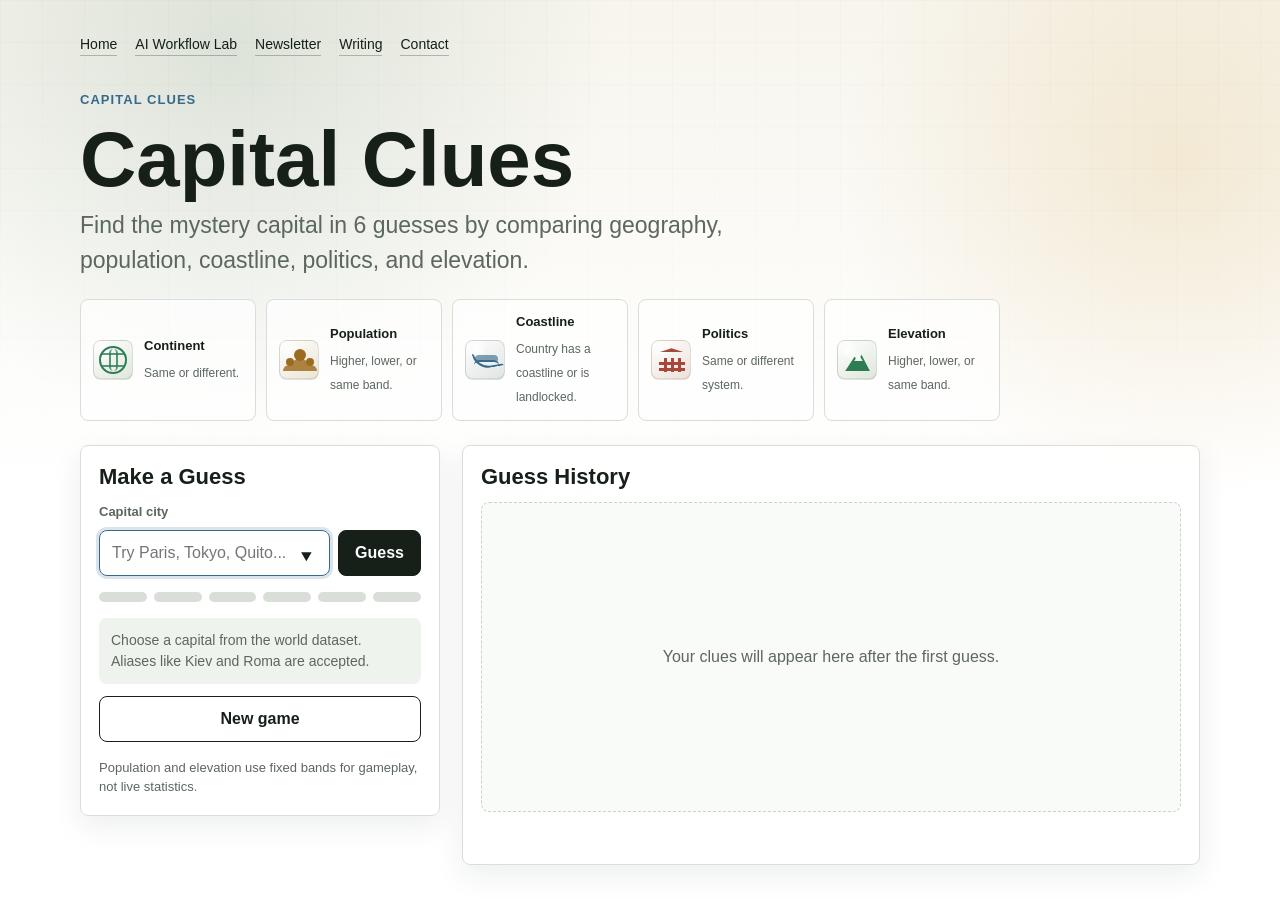
==== commit 7a4f1841: "upate" ====
--- a/CapitalClues.html
+++ b/CapitalClues.html
@@ -109,6 +109,9 @@
     }
 
     .rule {
+      display: flex;
+      align-items: center;
+      gap: 11px;
       width: 100%;
       min-height: 76px;
       padding: 12px;
@@ -120,6 +123,10 @@
       white-space: normal;
     }
 
+    .rule-copy {
+      min-width: 0;
+    }
+
     .rule:hover,
     .rule:focus-visible {
       border-color: var(--blue);
@@ -132,9 +139,179 @@
       font-size: 13px;
     }
 
-    .rule span {
+    .rule-copy span {
       color: var(--muted);
       font-size: 12px;
+    }
+
+    .category-logo {
+      --logo-accent: var(--green);
+      position: relative;
+      flex: 0 0 auto;
+      display: inline-grid;
+      place-items: center;
+      width: 40px;
+      height: 40px;
+      border: 1px solid rgba(22, 32, 24, 0.12);
+      border-radius: 8px;
+      color: var(--logo-accent);
+      background:
+        radial-gradient(circle at 28% 24%, rgba(255, 255, 255, 0.95), transparent 26%),
+        linear-gradient(145deg, #ffffff, color-mix(in srgb, var(--logo-accent) 12%, #f7f5ed));
+      box-shadow: inset 0 -1px 0 rgba(22, 32, 24, 0.08);
+    }
+
+    .category-logo::before,
+    .category-logo::after,
+    .category-logo span,
+    .category-logo span::before,
+    .category-logo span::after {
+      content: "";
+      position: absolute;
+      display: block;
+    }
+
+    .category-logo span {
+      color: inherit;
+    }
+
+    .category-logo.continent {
+      --logo-accent: var(--green);
+    }
+
+    .category-logo.continent::before {
+      width: 24px;
+      height: 24px;
+      border: 2px solid currentColor;
+      border-radius: 999px;
+    }
+
+    .category-logo.continent::after {
+      width: 24px;
+      height: 10px;
+      border-top: 2px solid currentColor;
+      border-bottom: 2px solid currentColor;
+      opacity: 0.78;
+    }
+
+    .category-logo.continent span {
+      width: 9px;
+      height: 22px;
+      border-left: 2px solid currentColor;
+      border-right: 2px solid currentColor;
+      border-radius: 999px;
+      opacity: 0.78;
+    }
+
+    .category-logo.population {
+      --logo-accent: var(--gold);
+    }
+
+    .category-logo.population::before {
+      width: 12px;
+      height: 12px;
+      top: 8px;
+      left: 14px;
+      border-radius: 999px;
+      background: currentColor;
+      box-shadow:
+        -10px 7px 0 -2px currentColor,
+        10px 7px 0 -2px currentColor;
+    }
+
+    .category-logo.population::after {
+      width: 22px;
+      height: 12px;
+      left: 9px;
+      bottom: 8px;
+      border-radius: 999px 999px 6px 6px;
+      background: currentColor;
+      opacity: 0.82;
+      box-shadow:
+        -9px 3px 0 -3px currentColor,
+        9px 3px 0 -3px currentColor;
+    }
+
+    .category-logo.coastline {
+      --logo-accent: var(--blue);
+    }
+
+    .category-logo.coastline::before {
+      width: 26px;
+      height: 13px;
+      left: 7px;
+      top: 10px;
+      border: 2px solid currentColor;
+      border-color: transparent transparent currentColor currentColor;
+      border-radius: 0 0 0 18px;
+      transform: rotate(-10deg);
+    }
+
+    .category-logo.coastline::after {
+      width: 25px;
+      height: 8px;
+      left: 8px;
+      bottom: 9px;
+      border-top: 2px solid currentColor;
+      border-radius: 999px;
+      box-shadow: 0 -6px 0 -1px color-mix(in srgb, currentColor 62%, transparent);
+    }
+
+    .category-logo.politics {
+      --logo-accent: var(--red);
+    }
+
+    .category-logo.politics::before {
+      width: 25px;
+      height: 4px;
+      top: 12px;
+      left: 7px;
+      background: currentColor;
+      clip-path: polygon(50% 0, 100% 100%, 0 100%);
+      transform: translateY(-5px);
+    }
+
+    .category-logo.politics::after {
+      width: 26px;
+      height: 3px;
+      left: 7px;
+      bottom: 8px;
+      border-top: 3px solid currentColor;
+      border-bottom: 3px solid currentColor;
+    }
+
+    .category-logo.politics span {
+      width: 3px;
+      height: 14px;
+      left: 12px;
+      top: 17px;
+      background: currentColor;
+      box-shadow:
+        7px 0 0 currentColor,
+        14px 0 0 currentColor;
+    }
+
+    .category-logo.elevation {
+      --logo-accent: var(--green);
+    }
+
+    .category-logo.elevation::before {
+      width: 25px;
+      height: 20px;
+      left: 7px;
+      bottom: 8px;
+      background: currentColor;
+      clip-path: polygon(0 100%, 38% 28%, 52% 50%, 66% 18%, 100% 100%);
+    }
+
+    .category-logo.elevation::after {
+      width: 9px;
+      height: 7px;
+      left: 16px;
+      top: 13px;
+      background: #fff;
+      clip-path: polygon(50% 0, 100% 100%, 0 100%);
+      opacity: 0.9;
     }
 
     .kicker {
@@ -373,7 +550,9 @@
     }
 
     .clue-label {
-      display: block;
+      display: flex;
+      align-items: center;
+      gap: 8px;
       margin-bottom: 8px;
       color: var(--muted);
       font-size: 12px;
@@ -408,6 +587,9 @@
     }
 
     .rule.info-trigger {
+      display: flex;
+      align-items: center;
+      gap: 11px;
       width: 100%;
       min-height: 76px;
       padding: 12px;
@@ -425,6 +607,111 @@
       background: #fff;
       text-decoration: none;
       outline: 3px solid rgba(53, 106, 139, 0.18);
+    }
+
+    .clue .category-logo {
+      width: 28px;
+      height: 28px;
+      border-radius: 6px;
+      opacity: 0.94;
+    }
+
+    .clue .category-logo.continent::before {
+      width: 17px;
+      height: 17px;
+      border-width: 1.5px;
+    }
+
+    .clue .category-logo.continent::after {
+      width: 17px;
+      height: 7px;
+      border-top-width: 1.5px;
+      border-bottom-width: 1.5px;
+    }
+
+    .clue .category-logo.continent span {
+      width: 7px;
+      height: 16px;
+      border-left-width: 1.5px;
+      border-right-width: 1.5px;
+    }
+
+    .clue .category-logo.population::before {
+      width: 8px;
+      height: 8px;
+      top: 6px;
+      left: 10px;
+      box-shadow:
+        -7px 5px 0 -1.5px currentColor,
+        7px 5px 0 -1.5px currentColor;
+    }
+
+    .clue .category-logo.population::after {
+      width: 16px;
+      height: 9px;
+      left: 6px;
+      bottom: 6px;
+      box-shadow:
+        -6px 2px 0 -2px currentColor,
+        6px 2px 0 -2px currentColor;
+    }
+
+    .clue .category-logo.coastline::before {
+      width: 18px;
+      height: 9px;
+      left: 5px;
+      top: 7px;
+      border-width: 1.5px;
+    }
+
+    .clue .category-logo.coastline::after {
+      width: 18px;
+      height: 6px;
+      left: 5px;
+      bottom: 6px;
+      border-top-width: 1.5px;
+      box-shadow: 0 -4px 0 -1px color-mix(in srgb, currentColor 62%, transparent);
+    }
+
+    .clue .category-logo.politics::before {
+      width: 18px;
+      height: 3px;
+      top: 9px;
+      left: 5px;
+      transform: translateY(-3px);
+    }
+
+    .clue .category-logo.politics::after {
+      width: 18px;
+      height: 2px;
+      left: 5px;
+      bottom: 6px;
+      border-top-width: 2px;
+      border-bottom-width: 2px;
+    }
+
+    .clue .category-logo.politics span {
+      width: 2px;
+      height: 10px;
+      left: 9px;
+      top: 12px;
+      box-shadow:
+        5px 0 0 currentColor,
+        10px 0 0 currentColor;
+    }
+
+    .clue .category-logo.elevation::before {
+      width: 18px;
+      height: 15px;
+      left: 5px;
+      bottom: 6px;
+    }
+
+    .clue .category-logo.elevation::after {
+      width: 7px;
+      height: 5px;
+      left: 11px;
+      top: 9px;
     }
 
     .clue-main {
@@ -680,7 +967,7 @@
     <main>
       <section class="hero" aria-labelledby="page-title">
         <div>
-          <p class="kicker">Game Lab</p>
+          <p class="kicker">Capital Clues</p>
           <h1 id="page-title">Capital Clues</h1>
           <p class="subtitle">
             Find the mystery capital in 6 guesses by comparing geography, population,
@@ -689,24 +976,39 @@
 
           <div class="rules" aria-label="Clue categories">
             <button class="rule info-trigger" type="button" data-category="continent">
-              <strong>Continent</strong>
-              <span>Same or different.</span>
+              <span class="category-logo continent" aria-hidden="true"><span></span></span>
+              <span class="rule-copy">
+                <strong>Continent</strong>
+                <span>Same or different.</span>
+              </span>
             </button>
             <button class="rule info-trigger" type="button" data-category="population">
-              <strong>Population</strong>
-              <span>Higher, lower, or same band.</span>
+              <span class="category-logo population" aria-hidden="true"><span></span></span>
+              <span class="rule-copy">
+                <strong>Population</strong>
+                <span>Higher, lower, or same band.</span>
+              </span>
             </button>
             <button class="rule info-trigger" type="button" data-category="coastline">
-              <strong>Coastline</strong>
-              <span>Country has a coastline or is landlocked.</span>
+              <span class="category-logo coastline" aria-hidden="true"><span></span></span>
+              <span class="rule-copy">
+                <strong>Coastline</strong>
+                <span>Country has a coastline or is landlocked.</span>
+              </span>
             </button>
             <button class="rule info-trigger" type="button" data-category="politics">
-              <strong>Politics</strong>
-              <span>Same or different system.</span>
+              <span class="category-logo politics" aria-hidden="true"><span></span></span>
+              <span class="rule-copy">
+                <strong>Politics</strong>
+                <span>Same or different system.</span>
+              </span>
             </button>
             <button class="rule info-trigger" type="button" data-category="elevation">
-              <strong>Elevation</strong>
-              <span>Higher, lower, or same band.</span>
+              <span class="category-logo elevation" aria-hidden="true"><span></span></span>
+              <span class="rule-copy">
+                <strong>Elevation</strong>
+                <span>Higher, lower, or same band.</span>
+              </span>
             </button>
           </div>
         </div>
@@ -1099,6 +1401,10 @@
       return range ? `${band}: ${range}` : band;
     }
 
+    function categoryLogo(categoryKey) {
+      return `<span class="category-logo ${categoryKey}" aria-hidden="true"><span></span></span>`;
+    }
+
     function findCapital(value) {
       const target = normalize(value);
       return capitals.find((item) => {
@@ -1243,6 +1549,7 @@
         clueTile.className = `clue ${clue.status}`;
         clueTile.innerHTML = `
           <span class="clue-label">
+            ${categoryLogo(clue.categoryKey)}
             <button class="info-trigger" type="button" data-category="${clue.categoryKey}">${clue.label}</button>
           </span>
           <span class="clue-main">${clue.main}</span>
